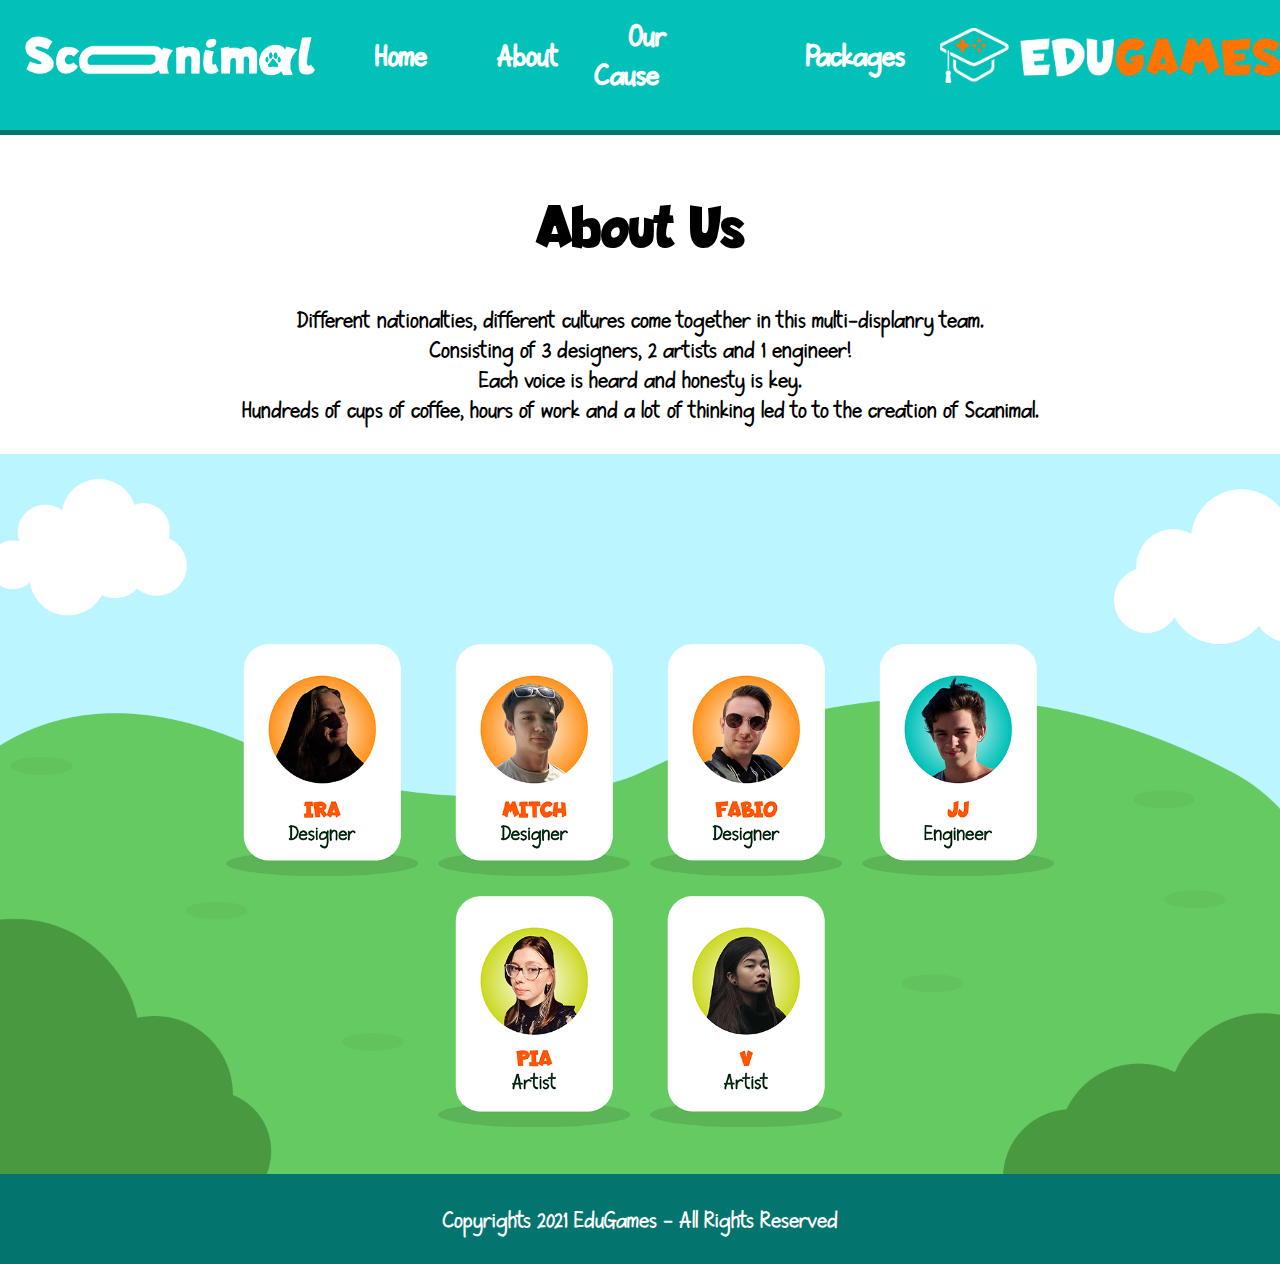
==== About.html @ 29ead8fb "Initial commit" ====
<!DOCTYPE html>
<html lang="en">

<head>
    <meta charset="UTF-8">
    <link rel="shortcut icon" href="images/Mascot.png">
    <meta name="viewport" content="width=device-width, initial-scale=1.0">
    <title>SCANIMAL</title>
    <link rel="stylesheet" href="css/style.css" />
    <script src="js/jquery-3.4.1.min.js"></script>
</head>

<body>

    <header>
        <nav>
            <ul>
                <li>
                    <a href="index.html">
                        <div id="scanimal" class='Logo'></div>
                    </a>
                </li>
                <li><a href="index.html" class='Nav'>Home</a></li>
                <li><a href="About.html" class='Nav'>About</a></li>
                <li><a href="Cause.html" class='Nav'>Our Cause</a></li>
                <li><a href="Packages.html" class='Nav'>Packages</a></li>
                <li>
                    <a href="index.html">
                        <div id="edugames" class='Logo'></div>
                    </a>
                </li>
            </ul>
        </nav>
    </header>

    <!-- <a href="index.html">
        <img id="arrow" src="images/arrow.png" alt="arrow">
    </a> -->

    <div class='TeamFoto'>
        <h1>About Us</h1>
        <p>Different nationalties, different cultures come together in this multi-displanry team. </p>
        <p>Consisting of 3 designers, 2 artists and 1 engineer!</p>
        <p>Each voice is heard and honesty is key.</p>
        <p>Hundreds of cups of coffee, hours of work and a lot of thinking led to to the creation of Scanimal.</p>
        <div class='Teambox'>
            <div class="Teammembers">
                <a href="https://www.linkedin.com/in/ira-evers-665896201/" target="_blank" rel="noreferrer"><img id="TeamIra" class='member' src="images/Teampicture/01_Web_Teammember_Ira.png" alt="TeamFoto"></a>
                <a href="https://www.linkedin.com/in/mitchell-hartwig-636720201/" target="_blank" rel="noreferrer"><img id="TeamMitch" class='member' src="images/Teampicture/02_Web_Teammember_Mitch.png" alt="TeamFoto"></a>
                <a href="https://www.linkedin.com/in/fabio-ten-thij-47471a201/" target="_blank" rel="noreferrer"><img id="TeamFabio" class='member' src="images/Teampicture/03_Web_Teammember_Fabio.png" alt="TeamFoto"></a>
                <a href="https://www.linkedin.com/in/ira-evers-665896201/" target="_blank" rel="noreferrer"><img id="TeamJJ" class='member' src="images/Teampicture/04_Web_Teammember_JJ.png" alt="TeamFoto"></a>
                <a href="https://www.linkedin.com/in/pia-holtel-702715201/" target="_blank" rel="noreferrer"><img id="TeamPia" class='member' src="images/Teampicture//06_Web_Teammember_Pia.png" alt="TeamFoto"></a>
                <a href="https://www.linkedin.com/in/thevnguyen/" target="_blank" rel="noreferrer"><img id="TeamV" class='member' src="images/Teampicture//06_Web_Teammember_V.png" alt="TeamFoto"></a>
            </div>
        </div>
        <img id="TeamFoto" src="images/Teampicture/Background.png" alt="TeamFoto">
    </div>

    <div class='footer'>

        <p>Copyrights 2021 EduGames - All Rights Reserved</p>

    </div>

</body>

</html>
---- css/style.css ----
@font-face {
    font-family: JingleBells;
    src: url('../Fonts/jingle-bells.regular.otf');
    font-weight: normal;
    font-style: normal;
}

@font-face {
    font-family: LapsusPro;
    src: url('../Fonts/lapsus-pro.bold.otf');
    font-weight: normal;
    font-style: normal;
}


/* ----------------------------------------------------Genereal */

* {
    padding: 0;
    text-decoration: none;
    list-style-type: none;
}

body {
    overflow-x: hidden;
    background-color: white;
    margin: 0 auto;
    padding: 0 auto;
    font-size: 0px;
}

.template {
    display: none;
}


/* --------------------------------------------Header/nav */

header {
    display: flex;
    justify-content: center;
    align-content: center;
    font-family: JingleBells;
    box-sizing: border-box;
    background-color: #02c1b8;
    border-bottom: 5px solid #03746e;
    width: 100vw;
    height: 15vh;
    margin: 0 0 60px 0;
    padding: 0px 0 20px 0;
}

header nav {
    display: flex;
    justify-content: center;
    align-items: center;
}

header ul {
    display: flex;
    justify-content: center;
    align-items: center;
}

#scanimal {
    background-image: url("../images/Scanimal.png");
    background-position: center;
    background-repeat: no-repeat;
    background-size: cover;
}

#edugames {
    background-image: url("../images/Edugameswhite.png");
    background-position: center;
    background-repeat: no-repeat;
    background-size: cover;
}

.Logo {
    width: 340px;
    height: 55px;
}

.Logo:hover {
    transform: scale(1.05);
    cursor: pointer;
}

header a.Nav {
    font-size: 32px;
    font-weight: bold;
    color: white;
    padding: 0 35px 0 35px;
}

header a:hover {
    text-decoration: underline;
    color: white;
}


/* --------------------------------------------Footer */

.footer {
    display: flex;
    justify-content: center;
    align-items: center;
    background-color: #03746e;
    width: 100vw;
    height: 10vh;
}

.footer p {
    font-family: JingleBells;
    font-size: 25px;
    color: white;
    padding: 15px 0 15px 0;
}


/* --------------------------------------------Arrow */

.Arrowup {
    font-size: 18px;
    color: white;
    position: fixed;
    bottom: 20px;
    right: 30px;
    z-index: 99;
    background-color: red;
    border: none;
    outline: none;
    cursor: pointer;
    padding: 15px;
    border-radius: 10px;
}

.Arrowup:hover {
    background-color: #555;
}


/* ----------------------------------------------------Home */

.steptitle div {
    display: flex;
    justify-content: center;
    width: 100vw;
}

.steptitle h1 {
    display: flex;
    justify-content: center;
    font-family: LapsusPro;
    color: black;
    font-size: 60px;
    margin-bottom: 20px;
}

.Steps {
    display: flex;
    align-items: center;
    justify-content: center;
    margin-top: 5vh;
    margin-bottom: 10vh;
}

.Steps ul {
    display: flex;
    justify-content: space-around;
    align-items: center;
    padding: 0 20px 0 20px;
    margin-top: 20px;
    width: 80vw;
}

.Steps img {
    border: black solid 2px;
    border-style: dashed;
    height: 230px;
}

.Packages {
    display: flex;
    align-items: center;
    justify-content: center;
    flex-direction: column;
    background-color: #029189;
    border-top: 5px solid #03746e;
    width: 100vw;
    padding-top: 30px;
}

.Packages h1 {
    font-family: LapsusPro;
    font-size: 60px;
    font-weight: bold;
    color: white;
    margin: 0px;
}

.Packages p {
    font-family: JingleBells;
    font-size: 30px;
    color: white;
}

.Packages ul {
    display: flex;
    justify-content: center;
    align-items: center;
    width: 100vw;
    padding-bottom: 25px;
}

.Packages li {
    display: flex;
    flex-direction: row;
    justify-content: space-around;
    align-items: center;
}

.Packages img {
    width: 322px;
    height: 267px;
}

.Packages img:hover {
    transform: scale(1.05);
    cursor: pointer;
}


/* ----------------------------------------------------About */

.TeamFoto {
    display: flex;
    justify-content: center;
    align-content: center;
    flex-direction: column;
    width: 100vw;
}

.TeamFoto h1 {
    display: flex;
    justify-content: center;
    align-content: center;
    font-family: LapsusPro;
    font-size: 60px;
    margin-top: 0px;
}

.TeamFoto p {
    display: flex;
    justify-content: center;
    align-content: center;
    font-family: JingleBells;
    font-size: 25px;
    margin: 0px;
}

.Teambox {
    display: flex;
    justify-content: center;
    align-content: center;
    padding-top: 30px;
}

.Teammembers {
    position: absolute;
    display: flex;
    justify-content: center;
    align-content: center;
    flex-direction: row;
    flex-wrap: wrap;
    width: 70vw;
    margin-top: 20vh;
}

.member {
    width: 15vw;
    margin: 10px;
}

.member:hover {
    transform: scale(1.05);
    cursor: pointer;
}

#TeamFoto {
    width: 100vw;
}


/* ----------------------------------------------------Cause */

.Cause {
    display: flex;
    justify-content: center;
    align-content: center;
    flex-direction: column;
    width: 100vw;
}

.Cause h1 {
    display: flex;
    justify-content: center;
    align-content: center;
    font-family: LapsusPro;
    font-size: 60px;
    margin-top: 0px;
}

.Causebox {
    display: flex;
    justify-content: center;
    align-content: center;
    flex-direction: row;
    padding-top: 30px;
}

.Textbox {
    width: 32vw;
}

.Textbox p {
    display: flex;
    justify-content: center;
    align-content: center;
    font-family: JingleBells;
    font-size: 25px;
    margin: 0px;
}

.Mascotbox {
    display: flex;
    justify-content: center;
    align-content: center;
    width: 40vw;
}

.Mascotbox img {
    max-width: 400px;
    width: 30vw;
    min-width: 300px;
}


/* ----------------------------------------------------Packages */

.Packagespage {
    display: flex;
    align-items: center;
    justify-content: center;
    flex-direction: column;
    width: 100vw;
    padding-top: 30px;
}

.Packagespage h1 {
    font-family: LapsusPro;
    font-size: 60px;
    font-weight: bold;
    color: black;
    margin: 0px;
}

.Packagespage p {
    font-family: JingleBells;
    font-size: 30px;
    color: black;
}

.Proceduretext {
    padding-left: 15vw;
    padding-bottom: 10px;
}

.Proceduretext li {
    display: list-item;
    list-style-type: circle;
    font-family: JingleBells;
    font-size: 25px;
    color: black;
}

.Packageschoose {
    display: flex;
    justify-content: center;
    align-items: center;
    background-color: #029189;
    border-top: 5px solid #03746e;
    border-bottom: 5px solid #03746e;
    width: 100vw;
    margin-bottom: 25px;
    padding: 30px 0px 30px 0px;
}

.Packageschoose li {
    display: flex;
    flex-direction: row;
    justify-content: space-around;
    align-items: center;
}

.Packageschoose img {
    width: 322px;
    height: 267px;
}

.Packageschoose img:hover {
    transform: scale(1.05);
    cursor: pointer;
}
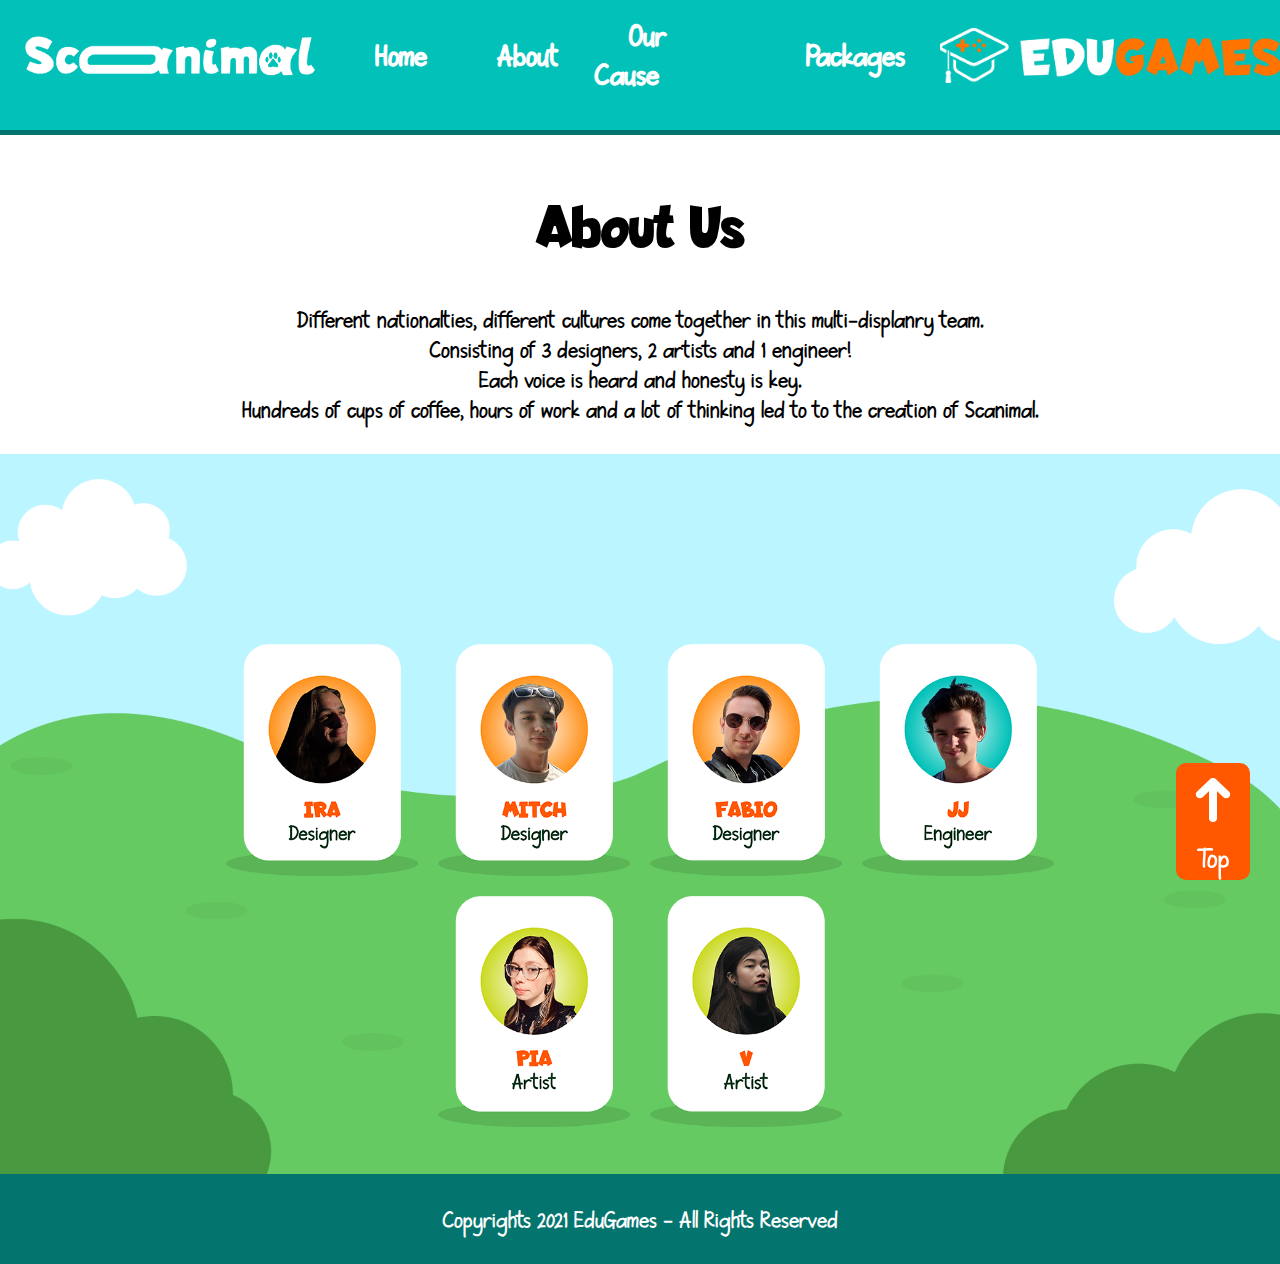
==== commit e7cc05fc: "Iteration 3.0" ====
--- a/About.html
+++ b/About.html
@@ -8,6 +8,7 @@
     <title>SCANIMAL</title>
     <link rel="stylesheet" href="css/style.css" />
     <script src="js/jquery-3.4.1.min.js"></script>
+    <script src="js/script.js"></script>
 </head>
 
 <body>
@@ -33,9 +34,7 @@
         </nav>
     </header>
 
-    <!-- <a href="index.html">
-        <img id="arrow" src="images/arrow.png" alt="arrow">
-    </a> -->
+    <button class="Arrowup" name="GoToTop"><img src="images/arrow.png"><br>Top</button>
 
     <div class='TeamFoto'>
         <h1>About Us</h1>
--- a/css/style.css
+++ b/css/style.css
@@ -121,22 +121,27 @@
 /* --------------------------------------------Arrow */
 
 .Arrowup {
-    font-size: 18px;
+    font-family: JingleBells;
+    font-size: 30px;
     color: white;
     position: fixed;
     bottom: 20px;
     right: 30px;
     z-index: 99;
-    background-color: red;
+    background-color: #ff5800;
     border: none;
     outline: none;
     cursor: pointer;
-    padding: 15px;
+    padding: 5px;
     border-radius: 10px;
 }
 
+.Arrowup img {
+    width: 5vw;
+}
+
 .Arrowup:hover {
-    background-color: #555;
+    background-color: rgb(250, 155, 0);
 }
 
 
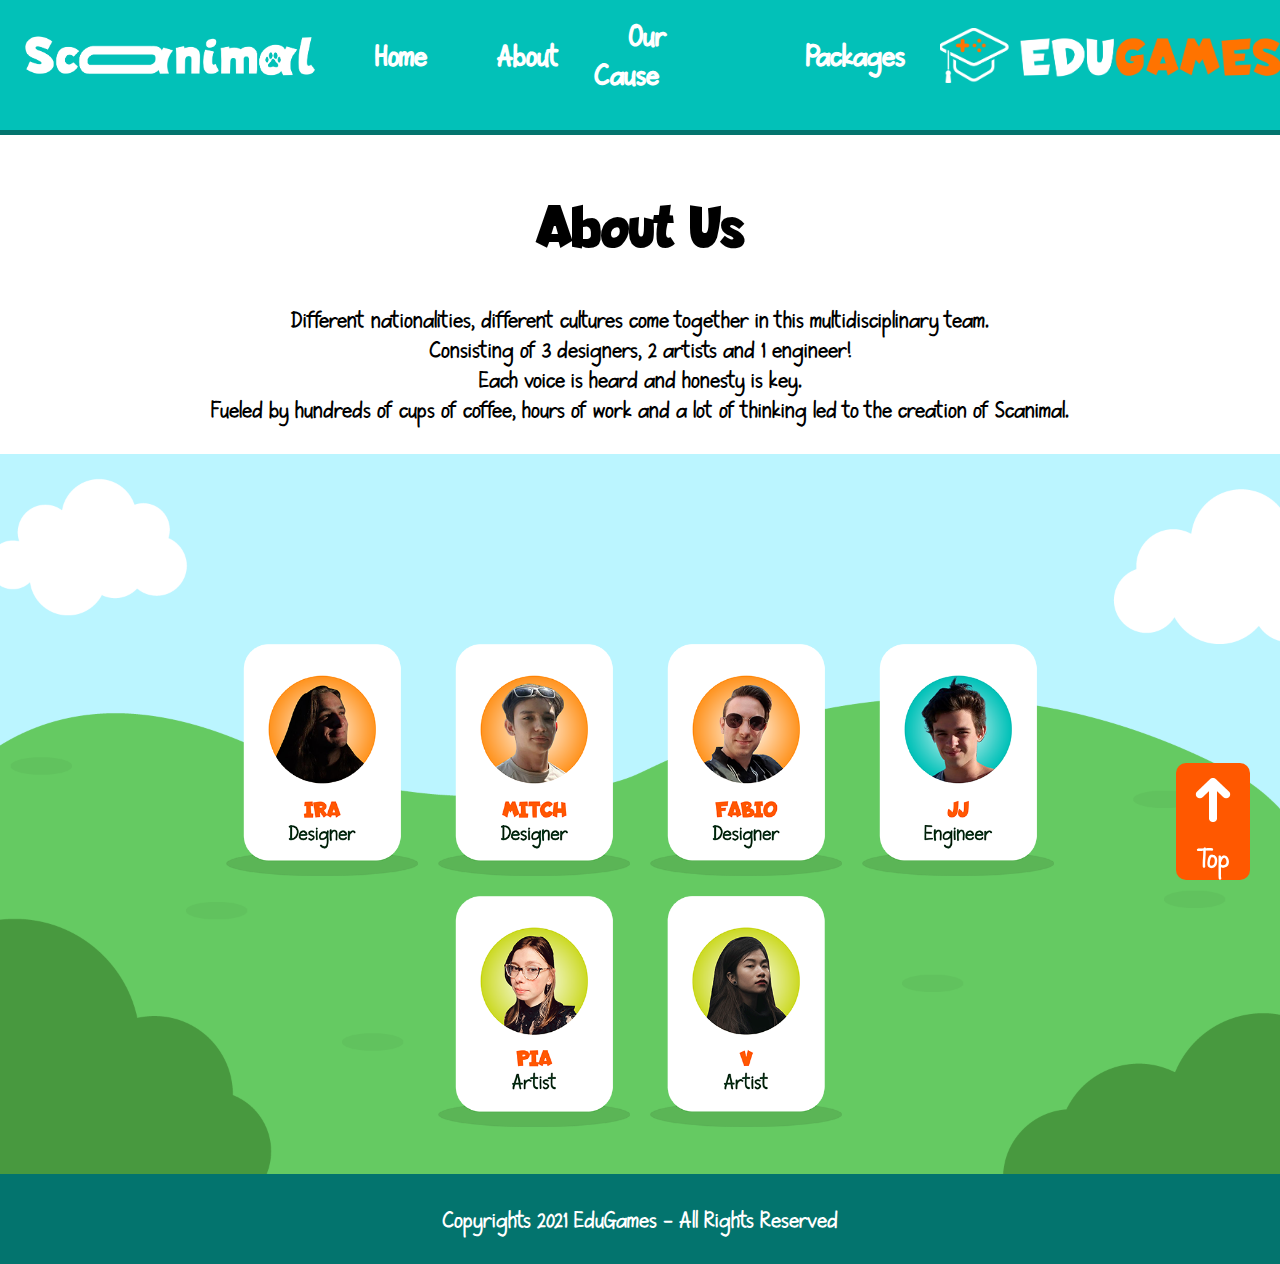
==== commit f38eba80: "Iteration 3.5" ====
--- a/About.html
+++ b/About.html
@@ -38,10 +38,10 @@
 
     <div class='TeamFoto'>
         <h1>About Us</h1>
-        <p>Different nationalties, different cultures come together in this multi-displanry team. </p>
+        <p>Different nationalities, different cultures come together in this multidisciplinary team. </p>
         <p>Consisting of 3 designers, 2 artists and 1 engineer!</p>
         <p>Each voice is heard and honesty is key.</p>
-        <p>Hundreds of cups of coffee, hours of work and a lot of thinking led to to the creation of Scanimal.</p>
+        <p>Fueled by hundreds of cups of coffee, hours of work and a lot of thinking led to the creation of Scanimal.</p>
         <div class='Teambox'>
             <div class="Teammembers">
                 <a href="https://www.linkedin.com/in/ira-evers-665896201/" target="_blank" rel="noreferrer"><img id="TeamIra" class='member' src="images/Teampicture/01_Web_Teammember_Ira.png" alt="TeamFoto"></a>
--- a/css/style.css
+++ b/css/style.css
@@ -344,7 +344,15 @@
     width: 40vw;
 }
 
-.Mascotbox img {
+#TextBalloon {
+    position: absolute;
+    z-index: -1;
+    width: 47vw;
+    left: 10vw;
+    top: 15vh;
+}
+
+#Mascot {
     max-width: 400px;
     width: 30vw;
     min-width: 300px;
@@ -395,9 +403,7 @@
     align-items: center;
     background-color: #029189;
     border-top: 5px solid #03746e;
-    border-bottom: 5px solid #03746e;
-    width: 100vw;
-    margin-bottom: 25px;
+    width: 100vw;
     padding: 30px 0px 30px 0px;
 }
 
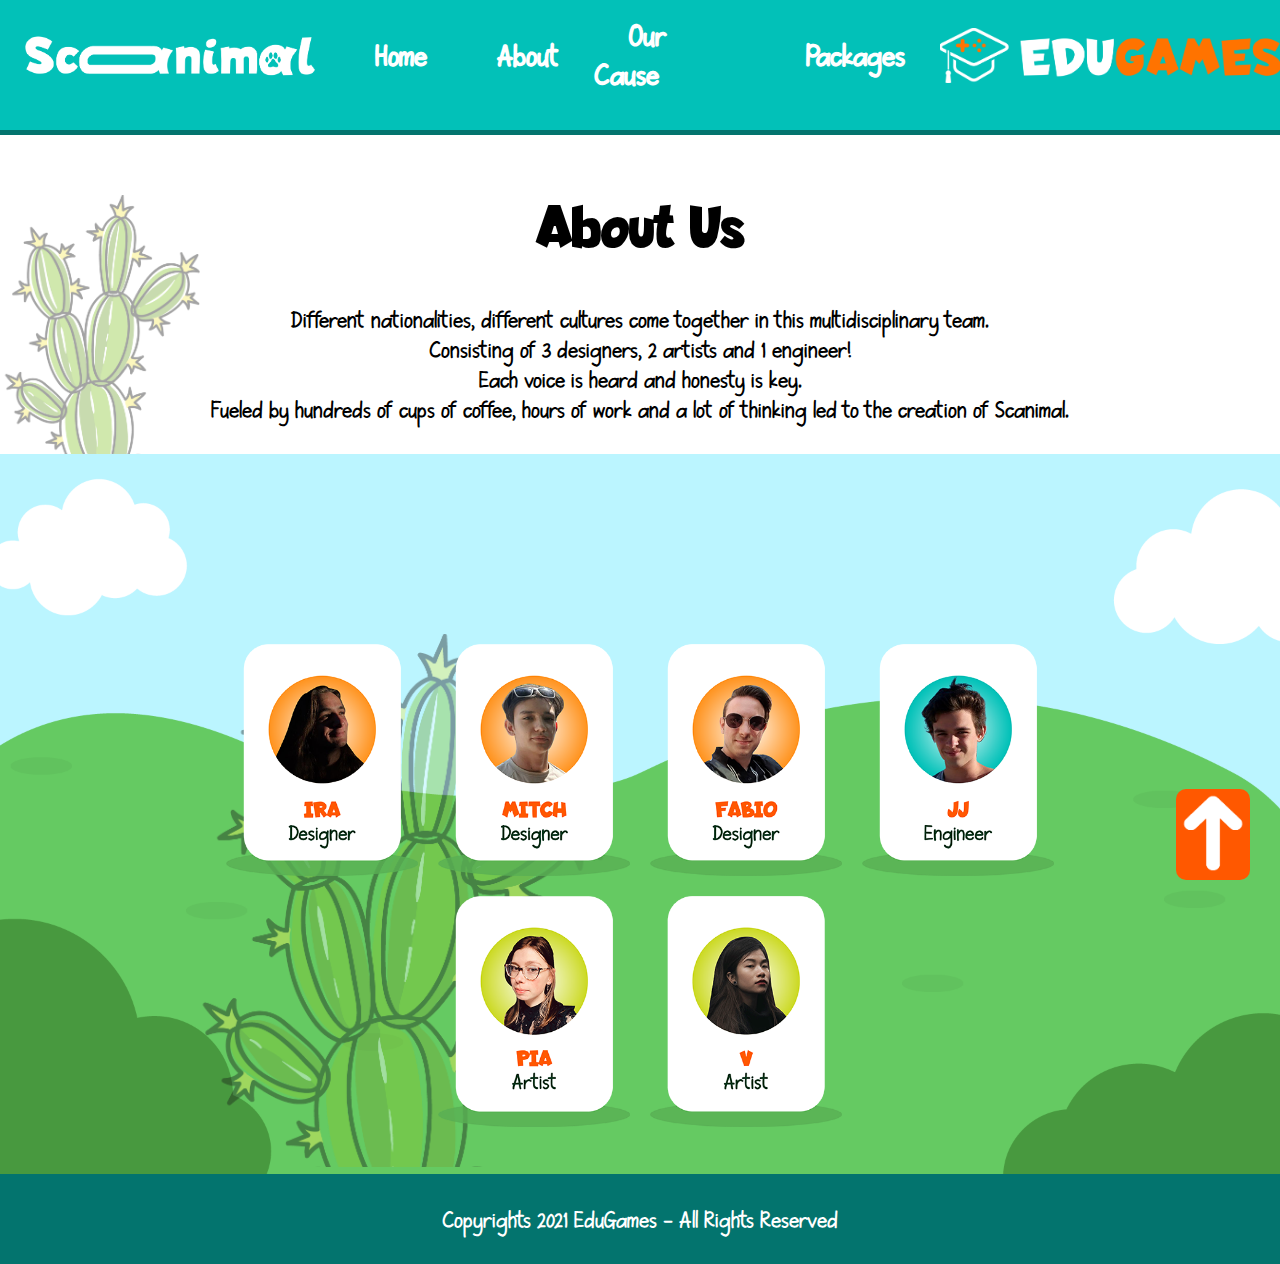
==== commit 1e8fd12b: "Iteration 4.0" ====
--- a/About.html
+++ b/About.html
@@ -34,20 +34,22 @@
         </nav>
     </header>
 
-    <button class="Arrowup" name="GoToTop"><img src="images/arrow.png"><br>Top</button>
+    <button class="Arrowup" name="GoToTop"><img src="images/arrow.png"></button>
 
     <div class='TeamFoto'>
-        <h1>About Us</h1>
-        <p>Different nationalities, different cultures come together in this multidisciplinary team. </p>
-        <p>Consisting of 3 designers, 2 artists and 1 engineer!</p>
-        <p>Each voice is heard and honesty is key.</p>
-        <p>Fueled by hundreds of cups of coffee, hours of work and a lot of thinking led to the creation of Scanimal.</p>
+        <div>
+            <h1>About Us</h1>
+            <p>Different nationalities, different cultures come together in this multidisciplinary team. </p>
+            <p>Consisting of 3 designers, 2 artists and 1 engineer!</p>
+            <p>Each voice is heard and honesty is key.</p>
+            <p>Fueled by hundreds of cups of coffee, hours of work and a lot of thinking led to the creation of Scanimal.</p>
+        </div>
         <div class='Teambox'>
             <div class="Teammembers">
                 <a href="https://www.linkedin.com/in/ira-evers-665896201/" target="_blank" rel="noreferrer"><img id="TeamIra" class='member' src="images/Teampicture/01_Web_Teammember_Ira.png" alt="TeamFoto"></a>
                 <a href="https://www.linkedin.com/in/mitchell-hartwig-636720201/" target="_blank" rel="noreferrer"><img id="TeamMitch" class='member' src="images/Teampicture/02_Web_Teammember_Mitch.png" alt="TeamFoto"></a>
                 <a href="https://www.linkedin.com/in/fabio-ten-thij-47471a201/" target="_blank" rel="noreferrer"><img id="TeamFabio" class='member' src="images/Teampicture/03_Web_Teammember_Fabio.png" alt="TeamFoto"></a>
-                <a href="https://www.linkedin.com/in/ira-evers-665896201/" target="_blank" rel="noreferrer"><img id="TeamJJ" class='member' src="images/Teampicture/04_Web_Teammember_JJ.png" alt="TeamFoto"></a>
+                <a href="https://www.linkedin.com/in/jj-rosenberg-058a35196/" target="_blank" rel="noreferrer"><img id="TeamJJ" class='member' src="images/Teampicture/04_Web_Teammember_JJ.png" alt="TeamFoto"></a>
                 <a href="https://www.linkedin.com/in/pia-holtel-702715201/" target="_blank" rel="noreferrer"><img id="TeamPia" class='member' src="images/Teampicture//06_Web_Teammember_Pia.png" alt="TeamFoto"></a>
                 <a href="https://www.linkedin.com/in/thevnguyen/" target="_blank" rel="noreferrer"><img id="TeamV" class='member' src="images/Teampicture//06_Web_Teammember_V.png" alt="TeamFoto"></a>
             </div>
--- a/css/style.css
+++ b/css/style.css
@@ -132,7 +132,7 @@
     border: none;
     outline: none;
     cursor: pointer;
-    padding: 5px;
+    padding: 5px 5px 0px 5px;
     border-radius: 10px;
 }
 
@@ -167,7 +167,10 @@
     align-items: center;
     justify-content: center;
     margin-top: 5vh;
-    margin-bottom: 10vh;
+    padding-bottom: 10vh;
+    background-image: url("../images/Background/01_Leaf_02-01.png");
+    background-repeat: repeat;
+    background-size: contain;
 }
 
 .Steps ul {
@@ -246,6 +249,13 @@
     width: 100vw;
 }
 
+.TeamFoto div:first-child {
+    background-image: url("../images/Background/01_Cactus-01.png");
+    background-repeat: no-repeat;
+    background-size: contain;
+    padding-bottom: 30px;
+}
+
 .TeamFoto h1 {
     display: flex;
     justify-content: center;
@@ -268,7 +278,6 @@
     display: flex;
     justify-content: center;
     align-content: center;
-    padding-top: 30px;
 }
 
 .Teammembers {
@@ -322,10 +331,20 @@
     align-content: center;
     flex-direction: row;
     padding-top: 30px;
+    background-image: url("../images/Background/01_Leaf_01-01.png");
+    background-repeat: no-repeat;
+    background-size: contain;
 }
 
 .Textbox {
+    background-color: white;
+    border: black solid;
+    border-style: dashed;
     width: 32vw;
+    height: 30vh;
+    padding: 0px 20px;
+    padding-top: 5vh;
+    border-radius: 10%;
 }
 
 .Textbox p {
@@ -368,6 +387,9 @@
     flex-direction: column;
     width: 100vw;
     padding-top: 30px;
+    background-image: url("../images/Background/01_Monsterat-01.png");
+    background-repeat: no-repeat;
+    background-size: contain;
 }
 
 .Packagespage h1 {
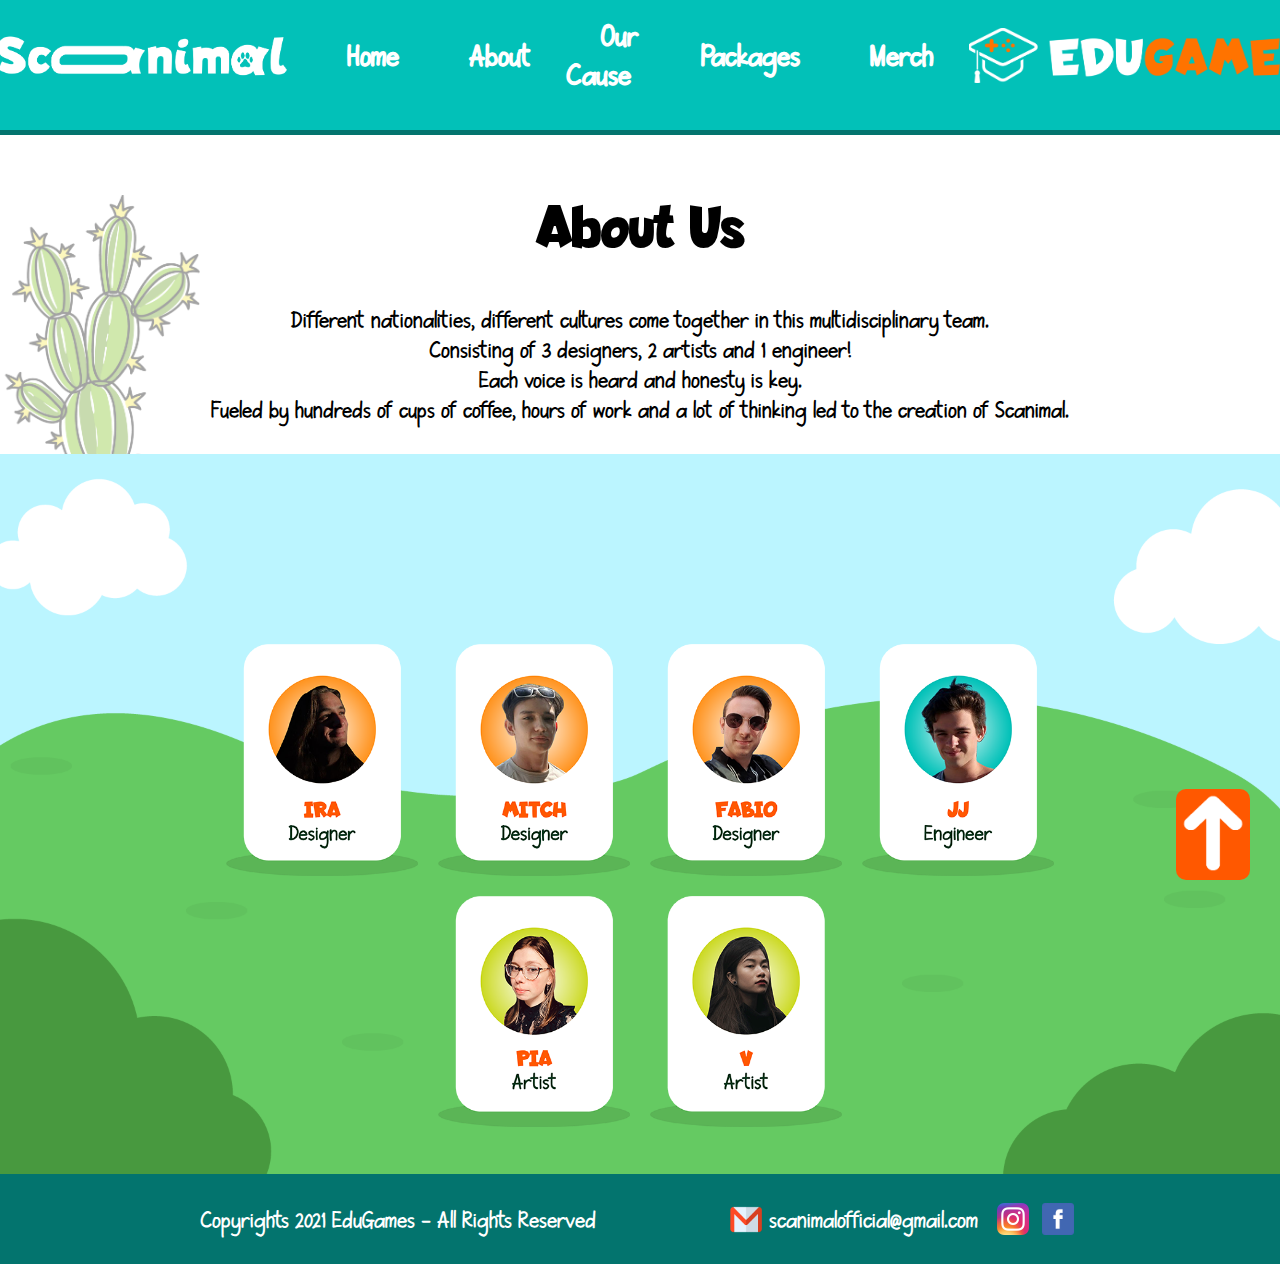
==== commit e2c5df74: "Iteration 5.0" ====
--- a/About.html
+++ b/About.html
@@ -25,6 +25,7 @@
                 <li><a href="About.html" class='Nav'>About</a></li>
                 <li><a href="Cause.html" class='Nav'>Our Cause</a></li>
                 <li><a href="Packages.html" class='Nav'>Packages</a></li>
+                <li><a href="merch.html" class='Nav'>Merch</a></li>
                 <li>
                     <a href="index.html">
                         <div id="edugames" class='Logo'></div>
@@ -37,7 +38,7 @@
     <button class="Arrowup" name="GoToTop"><img src="images/arrow.png"></button>
 
     <div class='TeamFoto'>
-        <div>
+        <div class="DIV">
             <h1>About Us</h1>
             <p>Different nationalities, different cultures come together in this multidisciplinary team. </p>
             <p>Consisting of 3 designers, 2 artists and 1 engineer!</p>
@@ -58,9 +59,13 @@
     </div>
 
     <div class='footer'>
-
         <p>Copyrights 2021 EduGames - All Rights Reserved</p>
-
+        <section class='SocialMedia'>
+            <a href="scanimalofficial@gmail.com"><img id="Links" src="images/Footer/gmailicon.png" alt="gmail"></a>
+            <p>scanimalofficial@gmail.com</p>
+            <a href="https://www.instagram.com/scanimalofficial/" target="_blank" rel="noreferrer"><img id="Links" src="images/Footer/instagramicon.png" alt="insta"></a>
+            <a href="https://www.facebook.com/profile.php?id=100075349666368" target="_blank" rel="noreferrer"><img id="Links" src="images/Footer/facebookicon.png" alt="facebook"></a>
+        </section>
     </div>
 
 </body>
--- a/css/style.css
+++ b/css/style.css
@@ -115,6 +115,24 @@
     font-size: 25px;
     color: white;
     padding: 15px 0 15px 0;
+}
+
+.SocialMedia {
+    display: flex;
+    justify-content: center;
+    align-items: center;
+    flex-direction: row;
+    margin-left: 10vw;
+    max-height: 5vh;
+}
+
+.SocialMedia p {
+    padding-right: 1vw;
+}
+
+.SocialMedia img {
+    width: 2.5vw;
+    margin: 0.5vw;
 }
 
 
@@ -249,7 +267,7 @@
     width: 100vw;
 }
 
-.TeamFoto div:first-child {
+.TeamFoto .DIV {
     background-image: url("../images/Background/01_Cactus-01.png");
     background-repeat: no-repeat;
     background-size: contain;
@@ -337,17 +355,15 @@
 }
 
 .Textbox {
+    width: 32vw;
+}
+
+.Textbox p {
     background-color: white;
     border: black solid;
     border-style: dashed;
-    width: 32vw;
-    height: 30vh;
-    padding: 0px 20px;
-    padding-top: 5vh;
     border-radius: 10%;
-}
-
-.Textbox p {
+    padding: 5vh 20px;
     display: flex;
     justify-content: center;
     align-content: center;
@@ -372,7 +388,7 @@
 }
 
 #Mascot {
-    max-width: 400px;
+    max-width: 450px;
     width: 30vw;
     min-width: 300px;
 }
@@ -444,4 +460,176 @@
 .Packageschoose img:hover {
     transform: scale(1.05);
     cursor: pointer;
+}
+
+
+/*---------------------------------------------------Package Buy*/
+
+.PackagespageBuy {
+    display: flex;
+    align-items: center;
+    justify-content: center;
+    flex-direction: column;
+    width: 100vw;
+    padding-top: 30px;
+    background-image: url("../images/Background/01_Monsterat-01.png");
+    background-repeat: no-repeat;
+    background-size: contain;
+}
+
+.PackagespageBuy h1 {
+    font-family: LapsusPro;
+    font-size: 60px;
+    font-weight: bold;
+    color: black;
+}
+
+.PackagespageBuy p {
+    font-family: JingleBells;
+    font-size: 35px;
+    color: black;
+    margin-bottom: 0px 0px 10px 0px;
+    padding-right: 10px;
+}
+
+.PackagespageBuy form {
+    margin-bottom: 30px;
+}
+
+.Column {
+    display: flex;
+    justify-content: center;
+    flex-direction: row;
+}
+
+.Column input {
+    height: 50px;
+    padding: 5px;
+    font-size: 20px;
+    margin-right: 15px;
+    border-radius: 25%;
+    border: 5px solid #03746e;
+}
+
+.Column section {
+    display: flex;
+    justify-content: center;
+    align-items: center;
+    flex-direction: row;
+}
+
+.Column.information section {
+    align-items: flex-start;
+}
+
+.Column li {
+    display: flex;
+    flex-direction: row;
+    justify-content: space-around;
+    align-items: center;
+    display: list-item;
+    list-style-type: circle;
+    font-family: JingleBells;
+    font-size: 25px;
+    color: white;
+}
+
+.Column ul {
+    background-color: #03746e;
+    border-radius: 5%;
+    border: 5px solid white;
+    display: flex;
+    flex-direction: column;
+    justify-content: space-between;
+    align-items: flex-start;
+    padding: 0px 3vw 15px 3vw;
+    margin-right: 5vw;
+}
+
+.Column button {
+    font-family: JingleBells;
+    font-size: 30px;
+    color: white;
+    border-radius: 25%;
+    background-color: #ff5800;
+    padding: 5px 15px;
+    margin: 0px 10px 20px 10px
+}
+
+.Column button:hover {
+    background-color: rgb(250, 155, 0);
+}
+
+
+/* ----------------------------------------------------Merch */
+
+.backgroundMerch {
+    display: flex;
+    align-items: center;
+    justify-content: center;
+    flex-direction: column;
+    background-color: white;
+    background-image: url("../images/Background/01_Leaf_01-01.png");
+    background-repeat: no-repeat;
+    background-size: contain;
+}
+
+.backgroundMerch h1 {
+    font-family: LapsusPro;
+    font-size: 60px;
+    font-weight: bold;
+    color: black;
+    margin: 0px;
+    padding-bottom: 20px;
+}
+
+.Merch {
+    max-width: 100vw;
+}
+
+.MerchBox {
+    display: flex;
+    flex-wrap: wrap;
+    justify-content: space-around;
+    align-content: center;
+    max-width: 100vw;
+}
+
+
+/*---------------------------------------------------MERCH > VIDEOS*/
+
+.videos {
+    display: flex;
+    justify-content: center;
+    flex-wrap: wrap;
+    width: 80%;
+}
+
+.video {
+    width: 400px;
+    height: 450px;
+    margin: 10px;
+    padding: 10px;
+}
+
+
+/*--------------------------------------------------MERCH > PICTURES*/
+
+.pictures {
+    display: flex;
+    justify-content: center;
+    flex-wrap: wrap;
+    width: 80%;
+}
+
+.pictures img {
+    width: 350px;
+    height: 320px;
+    margin: 10px;
+    padding: 10px;
+}
+
+.pictures img:hover {
+    opacity: 0.6;
+    transition: 2s;
 }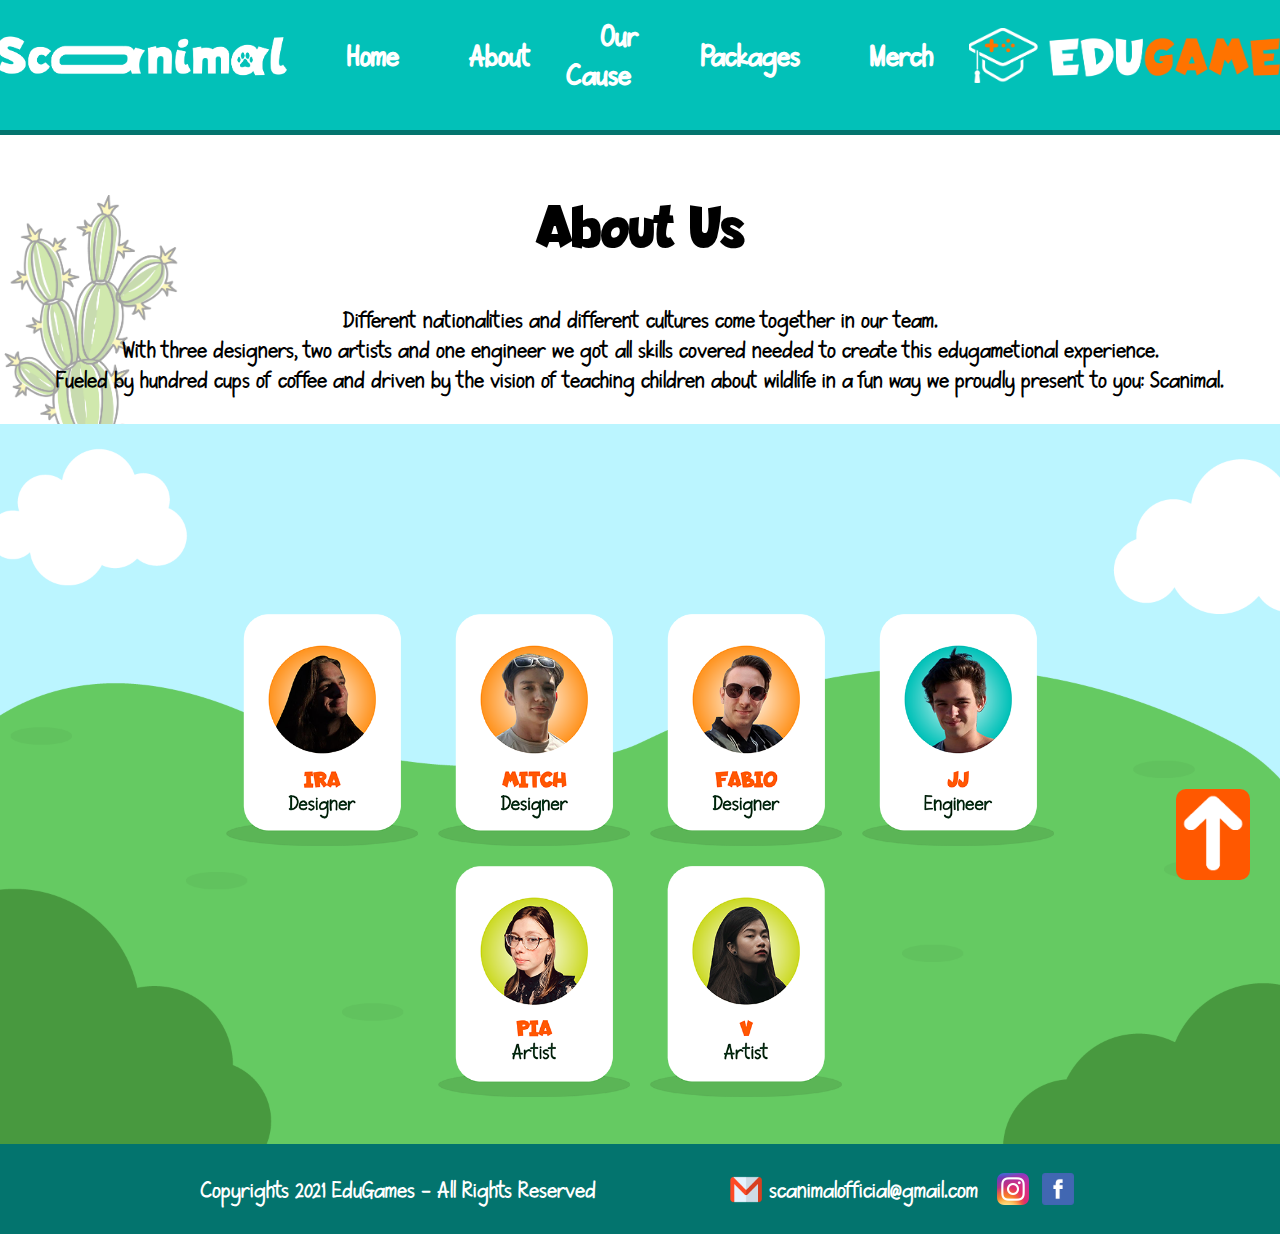
==== commit fe840023: "Iteration 6.0" ====
--- a/About.html
+++ b/About.html
@@ -40,10 +40,9 @@
     <div class='TeamFoto'>
         <div class="DIV">
             <h1>About Us</h1>
-            <p>Different nationalities, different cultures come together in this multidisciplinary team. </p>
-            <p>Consisting of 3 designers, 2 artists and 1 engineer!</p>
-            <p>Each voice is heard and honesty is key.</p>
-            <p>Fueled by hundreds of cups of coffee, hours of work and a lot of thinking led to the creation of Scanimal.</p>
+            <p>Different nationalities and different cultures come together in our team. </p>
+            <p>With three designers, two artists and one engineer we got all skills covered needed to create this edugametional experience.</p>
+            <p>Fueled by hundred cups of coffee and driven by the vision of teaching children about wildlife in a fun way we proudly present to you: Scanimal.</p>
         </div>
         <div class='Teambox'>
             <div class="Teammembers">
--- a/css/style.css
+++ b/css/style.css
@@ -171,13 +171,21 @@
     width: 100vw;
 }
 
+.steptitle h1:first-child {
+    display: flex;
+    justify-content: center;
+    font-family: LapsusPro;
+    color: black;
+    font-size: 70px;
+    margin-bottom: 20px;
+}
+
 .steptitle h1 {
     display: flex;
     justify-content: center;
     font-family: LapsusPro;
     color: black;
-    font-size: 60px;
-    margin-bottom: 20px;
+    font-size: 45px;
 }
 
 .Steps {
@@ -201,8 +209,7 @@
 }
 
 .Steps img {
-    border: black solid 2px;
-    border-style: dashed;
+    border: #029189 solid 2px;
     height: 230px;
 }
 
@@ -620,16 +627,19 @@
     justify-content: center;
     flex-wrap: wrap;
     width: 80%;
+    transition: 0.2s;
 }
 
 .pictures img {
     width: 350px;
-    height: 320px;
+    height: 350px;
     margin: 10px;
     padding: 10px;
 }
 
 .pictures img:hover {
-    opacity: 0.6;
+    opacity: 0.7;
+    width: 400px;
+    height: 400px;
     transition: 2s;
 }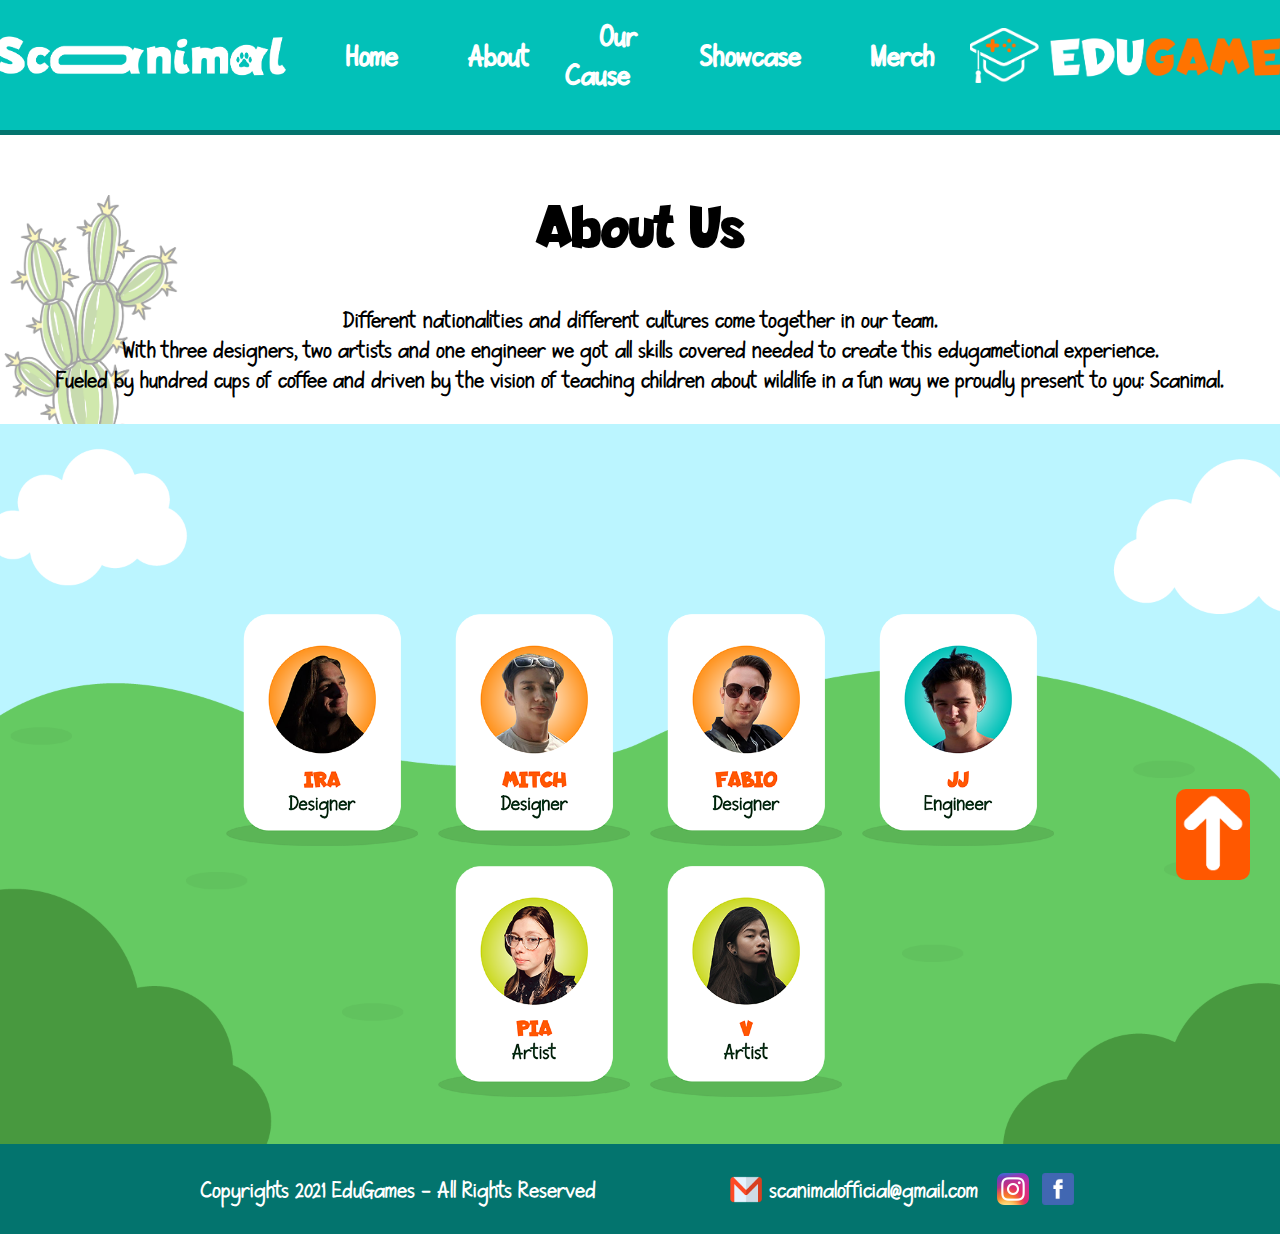
==== commit 4814074f: "Commit 7" ====
--- a/About.html
+++ b/About.html
@@ -24,7 +24,7 @@
                 <li><a href="index.html" class='Nav'>Home</a></li>
                 <li><a href="About.html" class='Nav'>About</a></li>
                 <li><a href="Cause.html" class='Nav'>Our Cause</a></li>
-                <li><a href="Packages.html" class='Nav'>Packages</a></li>
+                <li><a href="Showcase.html" class='Nav'>Showcase</a></li>
                 <li><a href="merch.html" class='Nav'>Merch</a></li>
                 <li>
                     <a href="index.html">
--- a/css/style.css
+++ b/css/style.css
@@ -24,8 +24,8 @@
 body {
     overflow-x: hidden;
     background-color: white;
-    margin: 0 auto;
-    padding: 0 auto;
+    margin: auto;
+    padding: auto;
     font-size: 0px;
 }
 
@@ -470,6 +470,24 @@
 }
 
 
+/*---------------------------------------------------Showcase*/
+
+body {
+    display: flex;
+    align-items: center;
+    justify-content: center;
+    flex-direction: column;
+}
+
+.AppShowcase {
+    display: flex;
+    align-items: center;
+    justify-content: center;
+    width: 40vw;
+    height: 110vh;
+}
+
+
 /*---------------------------------------------------Package Buy*/
 
 .PackagespageBuy {
@@ -495,7 +513,7 @@
     font-family: JingleBells;
     font-size: 35px;
     color: black;
-    margin-bottom: 0px 0px 10px 0px;
+    margin-bottom: 0 0 10px 0;
     padding-right: 10px;
 }
 
@@ -603,23 +621,6 @@
 }
 
 
-/*---------------------------------------------------MERCH > VIDEOS*/
-
-.videos {
-    display: flex;
-    justify-content: center;
-    flex-wrap: wrap;
-    width: 80%;
-}
-
-.video {
-    width: 400px;
-    height: 450px;
-    margin: 10px;
-    padding: 10px;
-}
-
-
 /*--------------------------------------------------MERCH > PICTURES*/
 
 .pictures {
@@ -631,15 +632,25 @@
 }
 
 .pictures img {
-    width: 350px;
-    height: 350px;
+    width: 340px;
     margin: 10px;
     padding: 10px;
+    border: #029189 solid 10px;
+    background-color: white;
+}
+
+.pictures img.wide {
+    width: 390px;
 }
 
 .pictures img:hover {
     opacity: 0.7;
+    width: 350px;
+    transition: 2s;
+}
+
+.pictures img.wide:hover {
+    opacity: 0.7;
     width: 400px;
-    height: 400px;
-    transition: 2s;
+    transition: 1s;
 }